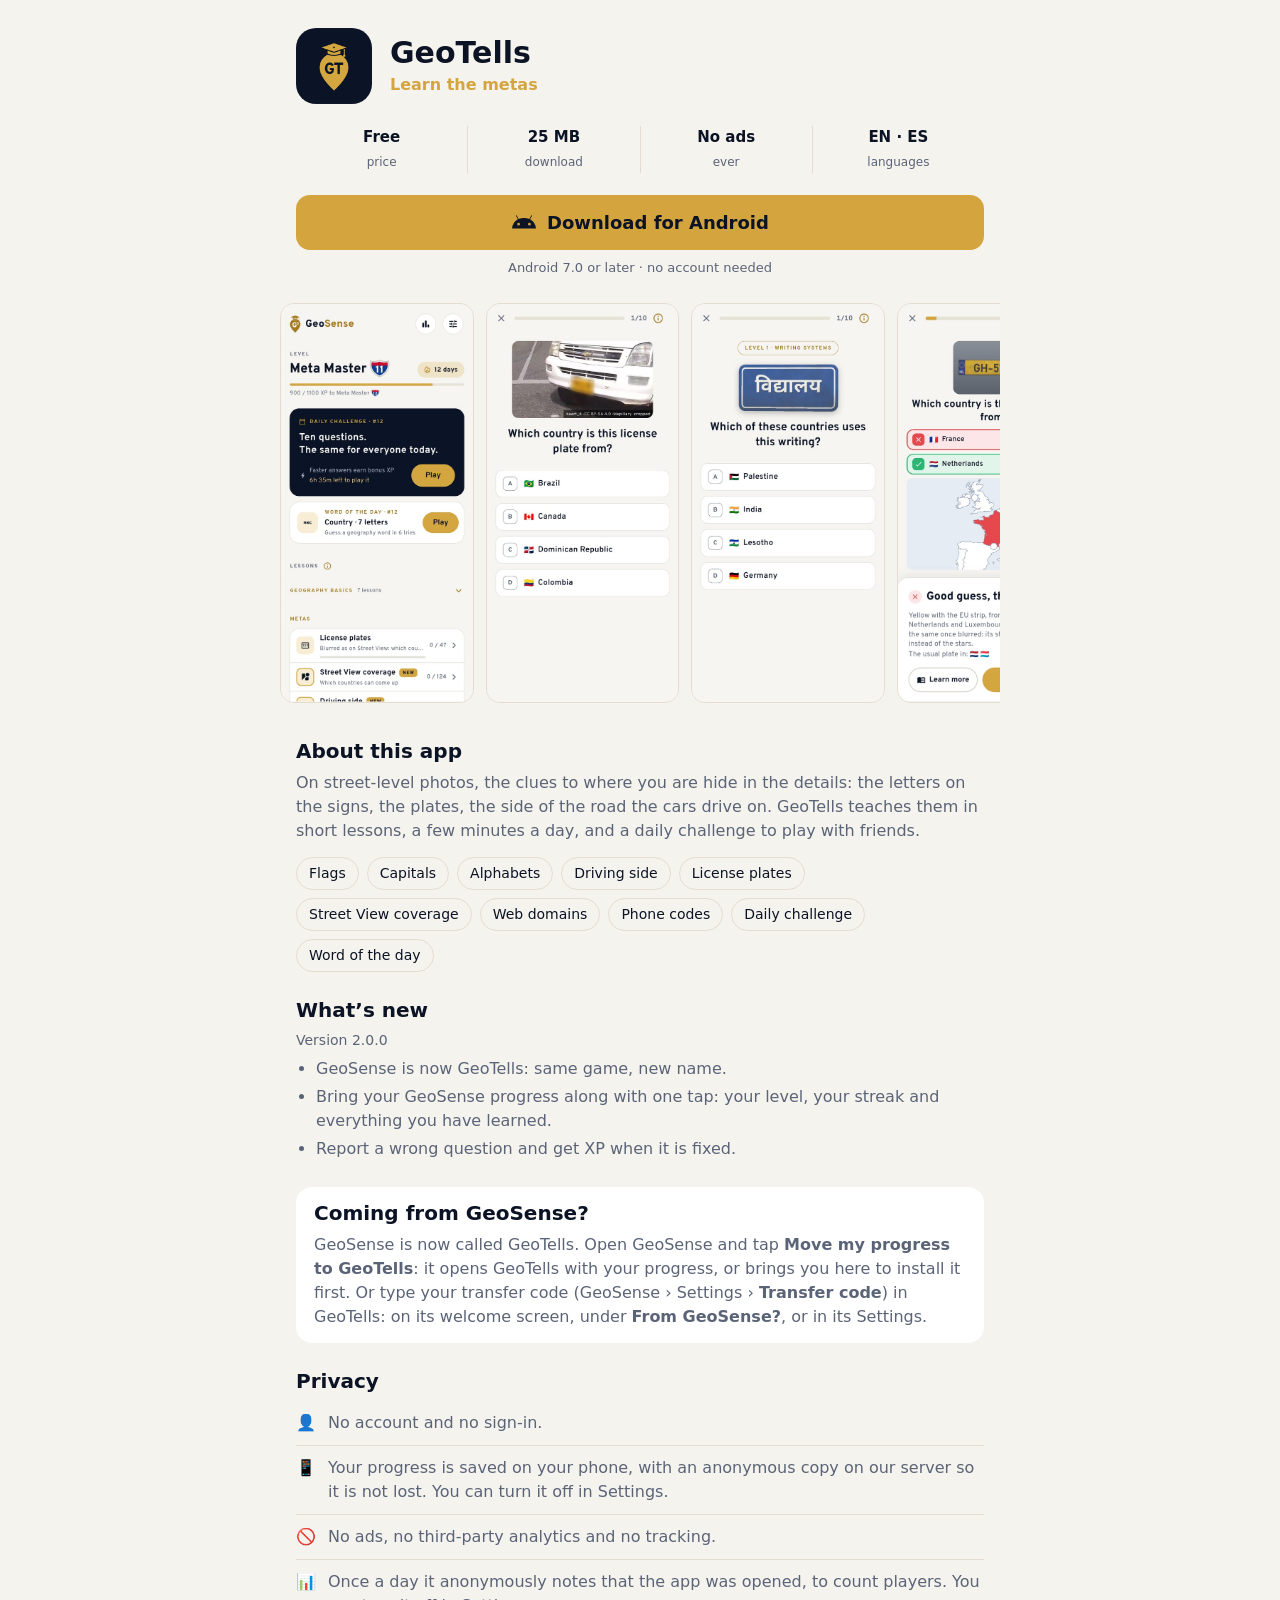
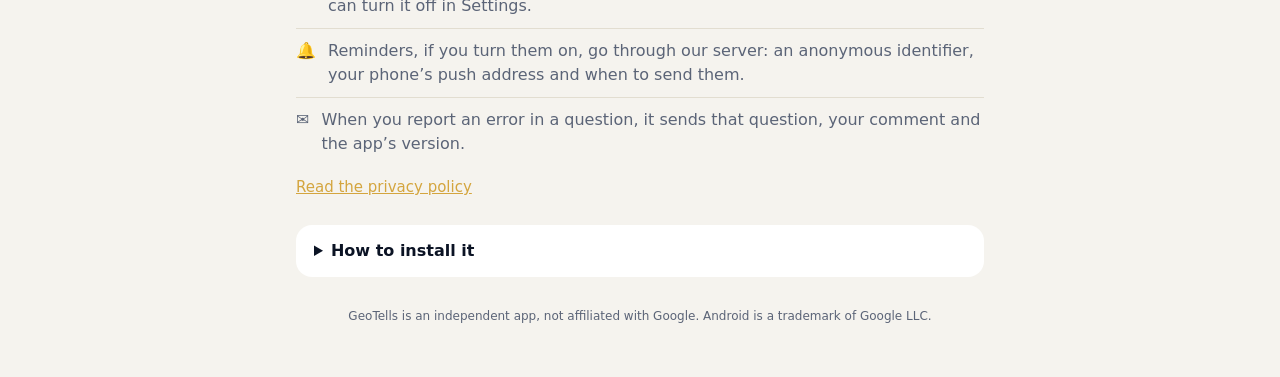
==== index.html @ bc530bc6 "GeoTells website: app page, privacy, shared results, import page, Faro Co-Authored-By: Claude Opus 5" ====
<!doctype html>
<!-- Made by _build.js: edit that, not this. -->
<html lang="en">
<head>
<meta charset="utf-8">
<meta name="viewport" content="width=device-width, initial-scale=1">
<title>GeoTells: Learn the Metas</title>
<meta name="description" content="Learn the metas: flags, road lines, alphabets, driving side... the clues that tell where a photo was taken. A few minutes a day.">
<meta property="og:title" content="GeoTells: Learn the Metas">
<meta property="og:description" content="Learn the clues that tell where a photo was taken, a few minutes a day.">
<!-- Small and square: WhatsApp shows it as a thumbnail beside the text, not a big banner. -->
<meta property="og:image" content="https://geotells.com/share.png">
<meta property="og:image:width" content="192">
<meta property="og:image:height" content="192">
<meta name="theme-color" content="#0b1324">
<link rel="icon" href="icon.png">
<link rel="stylesheet" href="style.css">
</head>
<body>
<main>
  <header class="app">
    <img class="logo" src="icon.png" alt="" width="76" height="76">
    <div>
      <h1>GeoTells</h1>
      <p class="by" data-es="Aprende las metas">Learn the metas</p>
    </div>
  </header>
  <ul class="facts">
    <li><b data-es="Gratis">Free</b><span data-es="precio">price</span></li>
    <li><b id="size">25 MB</b><span data-es="descarga">download</span></li>
    <li><b data-es="Sin anuncios">No ads</b><span data-es="nunca">ever</span></li>
    <li><b>EN · ES</b><span data-es="idiomas">languages</span></li>
  </ul>
  <a class="install" href="https://github.com/geotells/geotells.github.io/releases/latest/download/GeoTells.apk"><svg viewBox="0 0 24 24" aria-hidden="true"><path fill="currentColor" d="M17.6 9.48l1.84-3.18a.38.38 0 0 0-.66-.38l-1.86 3.22A11.5 11.5 0 0 0 12 8.2c-1.74 0-3.38.37-4.92.94L5.22 5.92a.38.38 0 0 0-.66.38L6.4 9.48A10.8 10.8 0 0 0 1 18h22a10.8 10.8 0 0 0-5.4-8.52zM7 15.25a1.25 1.25 0 1 1 0-2.5 1.25 1.25 0 0 1 0 2.5zm10 0a1.25 1.25 0 1 1 0-2.5 1.25 1.25 0 0 1 0 2.5z"/></svg><span data-es="Descargar para Android">Download for Android</span></a>
  <p class="needs" data-es="Android 7.0 o superior · sin crear cuenta">Android 7.0 or later · no account needed</p>

  <!-- store.js picks each image in the page's language; the browser picks
       the light or dark one, as the phone is set. -->
  <div class="shots" id="shots" aria-label="Screenshots">
    <picture><source media="(prefers-color-scheme: light)"><img data-n="1" alt="Home: the daily challenge, the word of the day and the lessons" data-es-alt="Inicio: el reto diario, la palabra del día y las lecciones" width="540" height="1115"></picture>
    <picture><source media="(prefers-color-scheme: light)"><img data-n="2" alt="A real car with its plate blurred: which country is it?" data-es-alt="Un coche real con la matrícula difuminada: ¿de qué país es?" width="540" height="1115"></picture>
    <picture><source media="(prefers-color-scheme: light)"><img data-n="3" alt="Which writing is on the sign?" data-es-alt="¿Qué escritura hay en la señal?" width="540" height="1115" loading="lazy"></picture>
    <picture><source media="(prefers-color-scheme: light)"><img data-n="4" alt="Missed it? The clue explained: yellow plates with the EU strip" data-es-alt="¿Fallaste? La pista explicada: matrículas amarillas con la franja de la UE" width="540" height="1115" loading="lazy"></picture>
    <picture><source media="(prefers-color-scheme: light)"><img data-n="5" alt="Which country’s flag is this?" data-es-alt="¿De qué país es esta bandera?" width="540" height="1115" loading="lazy"></picture>
    <picture><source media="(prefers-color-scheme: light)"><img data-n="6" alt="Find the country on the map" data-es-alt="Encuentra el país en el mapa" width="540" height="1115" loading="lazy"></picture>
    <picture><source media="(prefers-color-scheme: light)"><img data-n="7" alt="Your result, ready to share" data-es-alt="Tu resultado, listo para compartir" width="540" height="1115" loading="lazy"></picture>
  </div>

  <section>
    <h3 data-es="Acerca de esta app">About this app</h3>
    <p data-es="En las fotos a pie de calle, las pistas de dónde estás se esconden en los detalles: las letras de los carteles, las matrículas, el lado por el que circulan los coches. GeoTells te las enseña con lecciones cortas, unos minutos al día, y un reto diario para jugar con amigos.">On street-level photos, the clues to where you are hide in the details: the letters on the signs, the plates, the side of the road the cars drive on. GeoTells teaches them in short lessons, a few minutes a day, and a daily challenge to play with friends.</p>
    <ul class="chips">
      <li data-es="Banderas">Flags</li>
      <li data-es="Capitales">Capitals</li>
      <li data-es="Alfabetos">Alphabets</li>
      <li data-es="Lado de conducción">Driving side</li>
      <li data-es="Matrículas">License plates</li>
      <li data-es="Cobertura de Street View">Street View coverage</li>
      <li data-es="Dominios web">Web domains</li>
      <li data-es="Prefijos">Phone codes</li>
      <li data-es="Reto diario">Daily challenge</li>
      <li data-es="Palabra del día">Word of the day</li>
    </ul>
  </section>

  <section>
    <h3 data-es="Novedades">What’s new</h3>
    <p class="meta" id="release">Version 2.0.0</p>
    <ul class="list">
      <li data-es="GeoSense ahora es GeoTells: el mismo juego, con otro nombre.">GeoSense is now GeoTells: same game, new name.</li>
      <li data-es="Trae tu progreso de GeoSense con un toque: tu nivel, tu racha y todo lo que has aprendido.">Bring your GeoSense progress along with one tap: your level, your streak and everything you have learned.</li>
      <li data-es="Avisa de una pregunta errónea y gana XP cuando se corrija.">Report a wrong question and get XP when it is fixed.</li>
    </ul>
  </section>

  <section class="from" id="geosense">
    <h3 data-es="¿Vienes de GeoSense?">Coming from GeoSense?</h3>
    <p data-es="GeoSense ahora se llama GeoTells. Abre GeoSense y pulsa &lt;b&gt;Pasar mi progreso a GeoTells&lt;/b&gt;: abre GeoTells con tu progreso, o te trae aquí para instalarla antes. También puedes escribir tu código de traspaso (GeoSense › Ajustes › &lt;b&gt;Código de traspaso&lt;/b&gt;) en GeoTells: en su pantalla de bienvenida, en &lt;b&gt;¿Vienes de GeoSense?&lt;/b&gt;, o en sus Ajustes.">GeoSense is now called GeoTells. Open GeoSense and tap <b>Move my progress to GeoTells</b>: it opens GeoTells with your progress, or brings you here to install it first. Or type your transfer code (GeoSense › Settings › <b>Transfer code</b>) in GeoTells: on its welcome screen, under <b>From GeoSense?</b>, or in its Settings.</p>
  </section>

  <section>
    <h3 data-es="Privacidad">Privacy</h3>
    <ul class="privacy">
      <li><span aria-hidden="true">👤</span><span data-es="Sin cuenta y sin registro.">No account and no sign-in.</span></li>
      <li><span aria-hidden="true">📱</span><span data-es="Tu progreso se guarda en tu móvil, con una copia anónima en nuestro servidor para que no se pierda. Puedes desactivarla en Ajustes.">Your progress is saved on your phone, with an anonymous copy on our server so it is not lost. You can turn it off in Settings.</span></li>
      <li><span aria-hidden="true">🚫</span><span data-es="Sin anuncios, sin analíticas de terceros y sin rastreo.">No ads, no third-party analytics and no tracking.</span></li>
      <li><span aria-hidden="true">📊</span><span data-es="Una vez al día anota de forma anónima que se abrió la app, para contar jugadores. Puedes desactivarlo en Ajustes.">Once a day it anonymously notes that the app was opened, to count players. You can turn it off in Settings.</span></li>
      <li><span aria-hidden="true">🔔</span><span data-es="Los recordatorios, si los activas, pasan por nuestro servidor: un identificador anónimo, la dirección push de tu móvil y cuándo enviarlos.">Reminders, if you turn them on, go through our server: an anonymous identifier, your phone’s push address and when to send them.</span></li>
      <li><span aria-hidden="true">✉️</span><span data-es="Si notificas un error en una pregunta, envía esa pregunta, tu comentario y la versión de la app.">When you report an error in a question, it sends that question, your comment and the app’s version.</span></li>
    </ul>
    <p class="more"><a href="privacy" data-es="Lee la política de privacidad">Read the privacy policy</a></p>
  </section>

  <details id="install">
    <summary data-es="Cómo instalarla">How to install it</summary>
    <p class="note" data-es="GeoTells aún no está en Google Play, así que Android hace alguna pregunta más la primera vez. Es segura: acepta.">GeoTells is not on Google Play yet, so Android asks a few extra questions the first time. It is safe: say yes to them.</p>
    <ol>
      <li data-es="Pulsa &lt;b&gt;Descargar para Android&lt;/b&gt;. Si el navegador avisa de que el archivo puede ser dañino, pulsa &lt;b&gt;Descargar de todos modos&lt;/b&gt;.">Tap <b>Download for Android</b>. If the browser warns that the file could be harmful, tap <b>Download anyway</b>.</li>
      <li data-es="Abre &lt;b&gt;GeoTells.apk&lt;/b&gt;: desde el aviso de descarga, o desde la app &lt;b&gt;Archivos&lt;/b&gt;, en Descargas.">Open <b>GeoTells.apk</b>: from the download notification, or from the <b>Files</b> app, in Downloads.</li>
      <li data-es="Si dice que tu móvil no puede instalar apps desconocidas de esta fuente, pulsa &lt;b&gt;Ajustes&lt;/b&gt;, activa &lt;b&gt;Permitir de esta fuente&lt;/b&gt; y vuelve atrás. Así das permiso al navegador (o a la app Archivos) para instalar apps; luego puedes quitarlo.">If it says your phone is not allowed to install unknown apps from this source, tap <b>Settings</b>, turn on <b>Allow from this source</b> and go back. This lets your browser (or the Files app) install apps; you can turn it off afterwards.</li>
      <li data-es="Si alguna protección de seguridad del móvil bloquea la instalación (algunas marcas incluyen un bloqueador automático), desactívala un momento en &lt;b&gt;Ajustes › Seguridad&lt;/b&gt;, instala GeoTells y vuelve a activarla.">If a security feature of your phone blocks the installation (some brands include an automatic blocker), turn it off for a moment in <b>Settings › Security</b>, install GeoTells and turn it back on.</li>
      <li data-es="Si &lt;b&gt;Google Play Protect&lt;/b&gt; dice que no conoce la app, pulsa &lt;b&gt;Más detalles&lt;/b&gt; y luego &lt;b&gt;Instalar de todos modos&lt;/b&gt;.">If <b>Google Play Protect</b> says it does not know the app, tap <b>More details</b> and then <b>Install anyway</b>.</li>
      <li data-es="Pulsa &lt;b&gt;Instalar&lt;/b&gt; y luego &lt;b&gt;Abrir&lt;/b&gt;. Para actualizarla más adelante, vuelve a descargarla desde aquí e instálala encima: no pierdes tu progreso.">Tap <b>Install</b>, then <b>Open</b>. To update it later, download it again from here and install it over the old one: your progress stays.</li>
    </ol>
  </details>

  <p class="legal" data-es="GeoTells es una app independiente, sin relación con Google. Android es una marca de Google LLC.">GeoTells is an independent app, not affiliated with Google. Android is a trademark of Google LLC.</p>
</main>
<script src="lang.js"></script>
<script src="store.js"></script>
</body>
</html>
---- style.css ----
:root {
  --bg: #0b1324;
  --card: #131f38;
  --line: #24314f;
  --text: #f5f1e8;
  --muted: #a9b2c6;
  --gold: #d4a53e;
  --ink: #0b1324;
}
@media (prefers-color-scheme: light) {
  :root { --bg: #f5f3ee; --card: #ffffff; --line: #e2ddd0; --text: #0b1324; --muted: #5b6477; }
}
* { box-sizing: border-box; }
body {
  margin: 0;
  min-height: 100vh;
  background: var(--bg);
  color: var(--text);
  font: 16px/1.5 system-ui, -apple-system, "Segoe UI", Roboto, sans-serif;
}
main {
  max-width: 720px;
  margin: 0 auto;
  padding: 28px 16px 40px;
}
h1, h2, h3 { line-height: 1.2; }

/* A daily challenge link: the invitation above the app. */
.invite {
  background: var(--card);
  border: 1px solid var(--gold);
  border-radius: 18px;
  padding: 18px 20px;
  margin-bottom: 26px;
}
.invite h2 { margin: 6px 0 4px; font-size: 24px; }
.invite p:last-child { margin: 0; color: var(--muted); }
.eyebrow {
  margin: 0;
  color: var(--gold);
  font-weight: 800;
  letter-spacing: 0.14em;
  text-transform: uppercase;
  font-size: 13px;
}

/* Icon, name and tagline, as app pages usually start. */
.app { display: flex; align-items: center; gap: 18px; }
.logo { border-radius: 20px; flex: none; }
.app h1 { margin: 0; font-size: 30px; }
.by { margin: 2px 0 0; color: var(--gold); font-weight: 700; }

/* Price, size, ads, languages: one row, each with a small caption. */
.facts {
  display: flex;
  list-style: none;
  padding: 0;
  margin: 22px 0;
}
.facts li {
  flex: 1;
  text-align: center;
  padding: 0 6px;
  border-left: 1px solid var(--line);
}
.facts li:first-child { border-left: 0; }
.facts b { display: block; font-size: 15px; white-space: nowrap; }
.facts span { color: var(--muted); font-size: 12px; }

.install {
  display: flex;
  align-items: center;
  justify-content: center;
  gap: 10px;
  padding: 14px;
  border-radius: 14px;
  background: var(--gold);
  color: var(--ink);
  font-weight: 800;
  font-size: 18px;
  text-decoration: none;
}
.install svg { width: 26px; height: 26px; }
.needs { margin: 8px 0 0; text-align: center; color: var(--muted); font-size: 13px; }

/* Screenshots side by side, swiped through. */
.shots {
  display: flex;
  gap: 12px;
  overflow-x: auto;
  scroll-snap-type: x mandatory;
  margin: 26px -16px 8px;
  padding: 0 16px 10px;
  scrollbar-width: thin;
}
.shots picture { flex: none; display: block; scroll-snap-align: start; }
.shots img {
  display: block;
  height: 400px;
  width: auto;
  aspect-ratio: 540 / 1115;
  border-radius: 14px;
  border: 1px solid var(--line);
  background: var(--card);
}

section { margin-top: 26px; }
section h3 { margin: 0 0 8px; font-size: 20px; }
section p { margin: 0; color: var(--muted); }
.meta { font-size: 14px; margin-bottom: 6px !important; }
.chips { display: flex; flex-wrap: wrap; gap: 8px; list-style: none; padding: 0; margin: 14px 0 0; }
.chips li {
  border: 1px solid var(--line);
  border-radius: 999px;
  padding: 5px 12px;
  font-size: 14px;
}
.list { color: var(--muted); padding-left: 20px; margin: 0; }
.list li { margin-bottom: 4px; }
.privacy { list-style: none; padding: 0; margin: 0; }
.privacy li {
  display: flex;
  gap: 12px;
  align-items: baseline;
  padding: 10px 0;
  border-bottom: 1px solid var(--line);
  color: var(--muted);
}
.privacy li:last-child { border-bottom: 0; }

details {
  margin-top: 26px;
  background: var(--card);
  border-radius: 16px;
  padding: 14px 18px;
}
summary { cursor: pointer; font-weight: 700; }
.note { color: var(--muted); font-size: 15px; margin: 10px 0 0; }
ol { color: var(--muted); padding-left: 20px; margin: 10px 0 4px; }
ol li { margin-bottom: 6px; }
ol b { color: var(--text); }

.legal { margin-top: 30px; text-align: center; color: var(--muted); font-size: 12px; }

.more { margin-top: 10px !important; font-size: 15px; }
a { color: var(--gold); }

/* The privacy policy: plain reading, the same look as the app's page. */
.policy h1 { margin: 14px 0 4px; font-size: 30px; }
.policy > .meta { color: var(--muted); }
.policy section p { margin-bottom: 10px; }
.policy .list { margin-bottom: 10px; }
.back { text-decoration: none; font-weight: 700; }

/* The import page: GeoSense's players, with their transfer code. */
.import .invite { margin: 24px 0 0; }
.import h1 { font-size: 26px; }
.code {
  display: flex;
  align-items: center;
  gap: 12px;
  background: var(--card);
  border: 1px solid var(--line);
  border-radius: 14px;
  padding: 12px 12px 12px 18px;
}
.code output {
  flex: 1;
  min-width: 0;
  font: 800 24px/1.2 ui-monospace, "SF Mono", Menlo, Consolas, monospace;
  letter-spacing: 0.06em;
  overflow-wrap: anywhere;
  user-select: all;
}
.copy {
  flex: none;
  border: 0;
  border-radius: 10px;
  padding: 10px 16px;
  background: var(--gold);
  color: var(--ink);
  font: 800 15px system-ui, sans-serif;
  cursor: pointer;
}
.steps { padding-left: 22px; margin: 26px 0 0; color: var(--muted); }
.steps > li { margin-bottom: 22px; }
.steps > li > b { display: block; margin-bottom: 10px; color: var(--text); font-size: 17px; }
.install.secondary { background: transparent; color: var(--gold); border: 2px solid var(--gold); }
.from { background: var(--card); border-radius: 16px; padding: 14px 18px; }
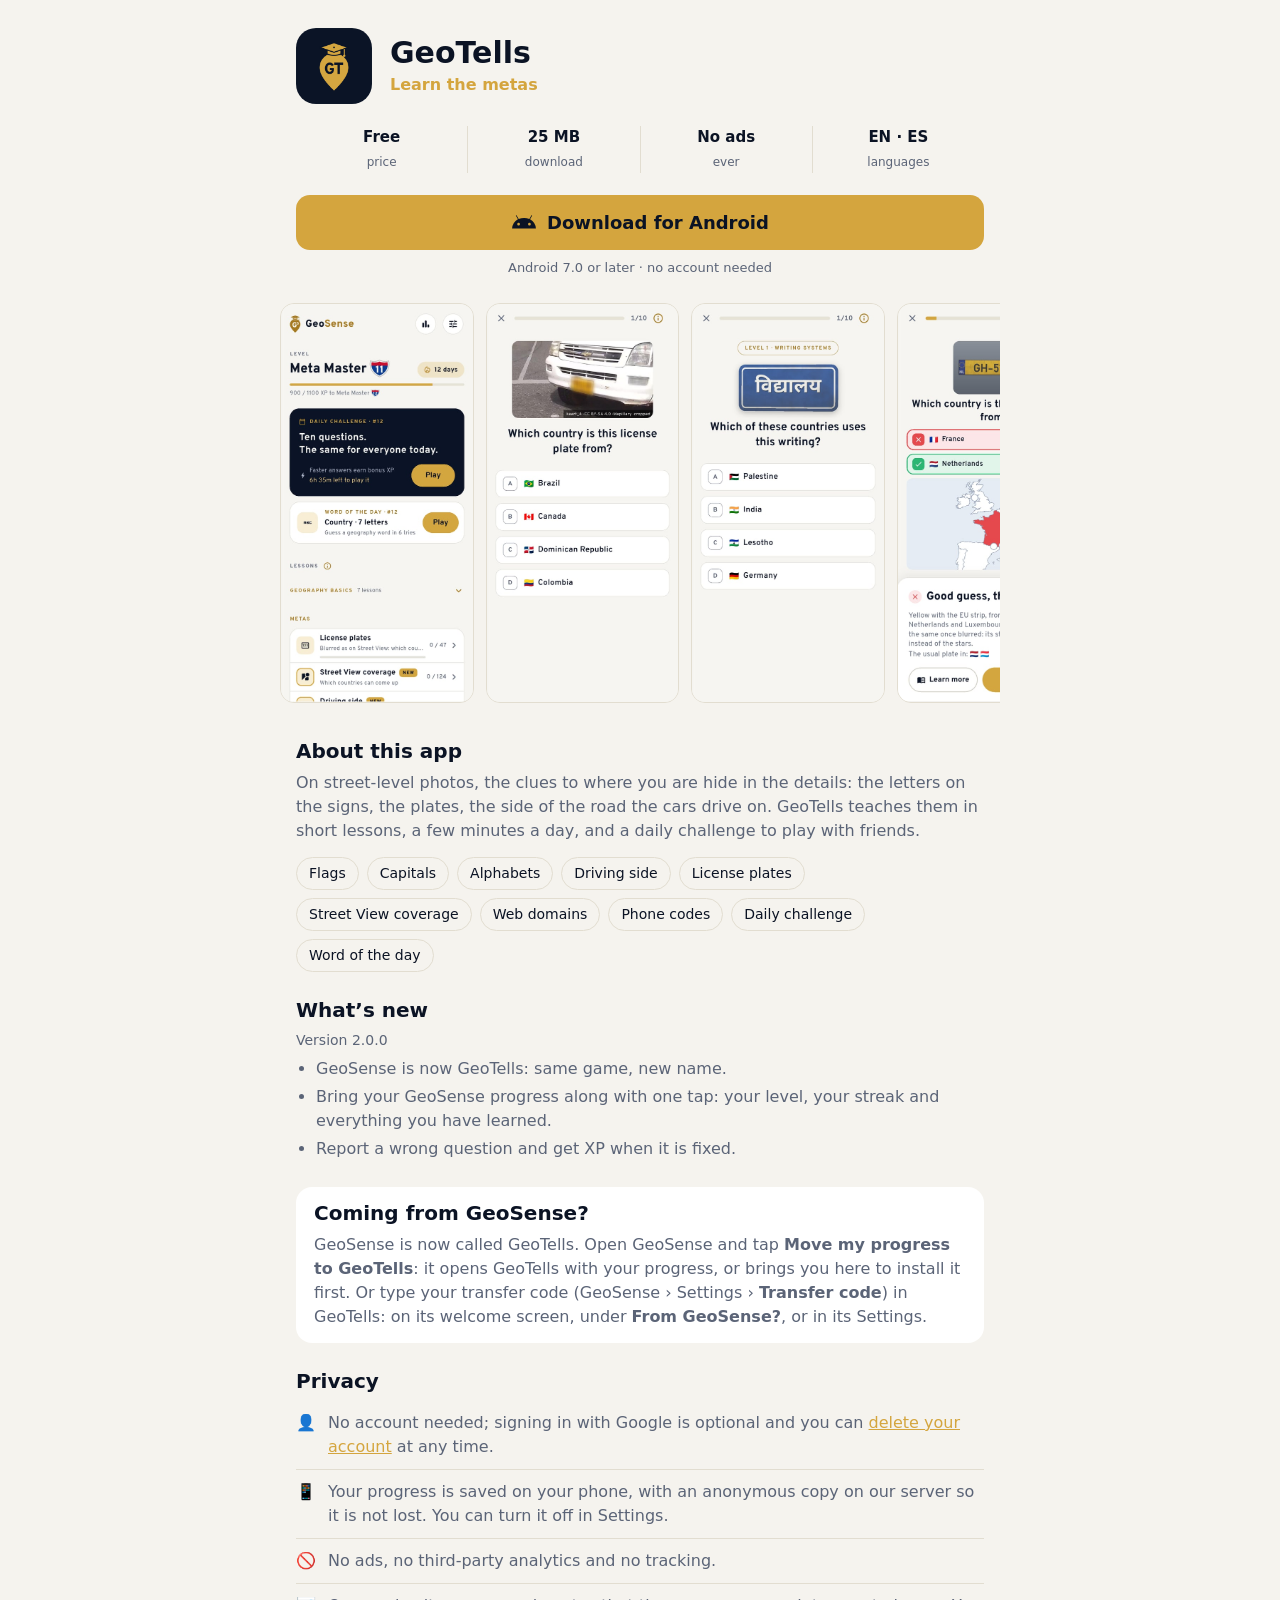
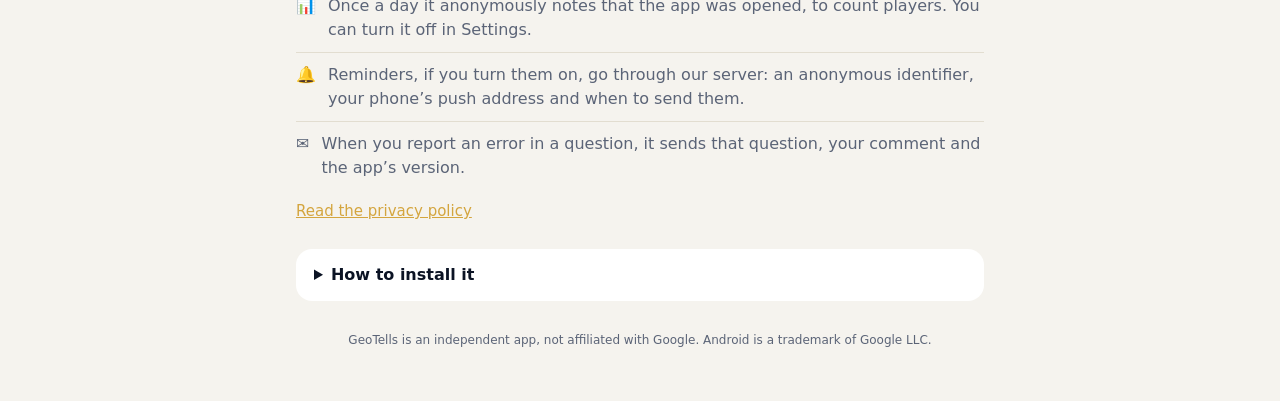
==== commit 0bcc92c4: "Delete your account (delete-account): the page Google Play asks for. In the app (Settings → Your pro" ====
--- a/index.html
+++ b/index.html
@@ -81,7 +81,7 @@
   <section>
     <h3 data-es="Privacidad">Privacy</h3>
     <ul class="privacy">
-      <li><span aria-hidden="true">👤</span><span data-es="Sin cuenta y sin registro.">No account and no sign-in.</span></li>
+      <li><span aria-hidden="true">👤</span><span data-es="No hace falta cuenta; entrar con Google es opcional y puedes &lt;a href=&quot;delete-account&quot;&gt;borrar tu cuenta&lt;/a&gt; cuando quieras.">No account needed; signing in with Google is optional and you can <a href="delete-account">delete your account</a> at any time.</span></li>
       <li><span aria-hidden="true">📱</span><span data-es="Tu progreso se guarda en tu móvil, con una copia anónima en nuestro servidor para que no se pierda. Puedes desactivarla en Ajustes.">Your progress is saved on your phone, with an anonymous copy on our server so it is not lost. You can turn it off in Settings.</span></li>
       <li><span aria-hidden="true">🚫</span><span data-es="Sin anuncios, sin analíticas de terceros y sin rastreo.">No ads, no third-party analytics and no tracking.</span></li>
       <li><span aria-hidden="true">📊</span><span data-es="Una vez al día anota de forma anónima que se abrió la app, para contar jugadores. Puedes desactivarlo en Ajustes.">Once a day it anonymously notes that the app was opened, to count players. You can turn it off in Settings.</span></li>
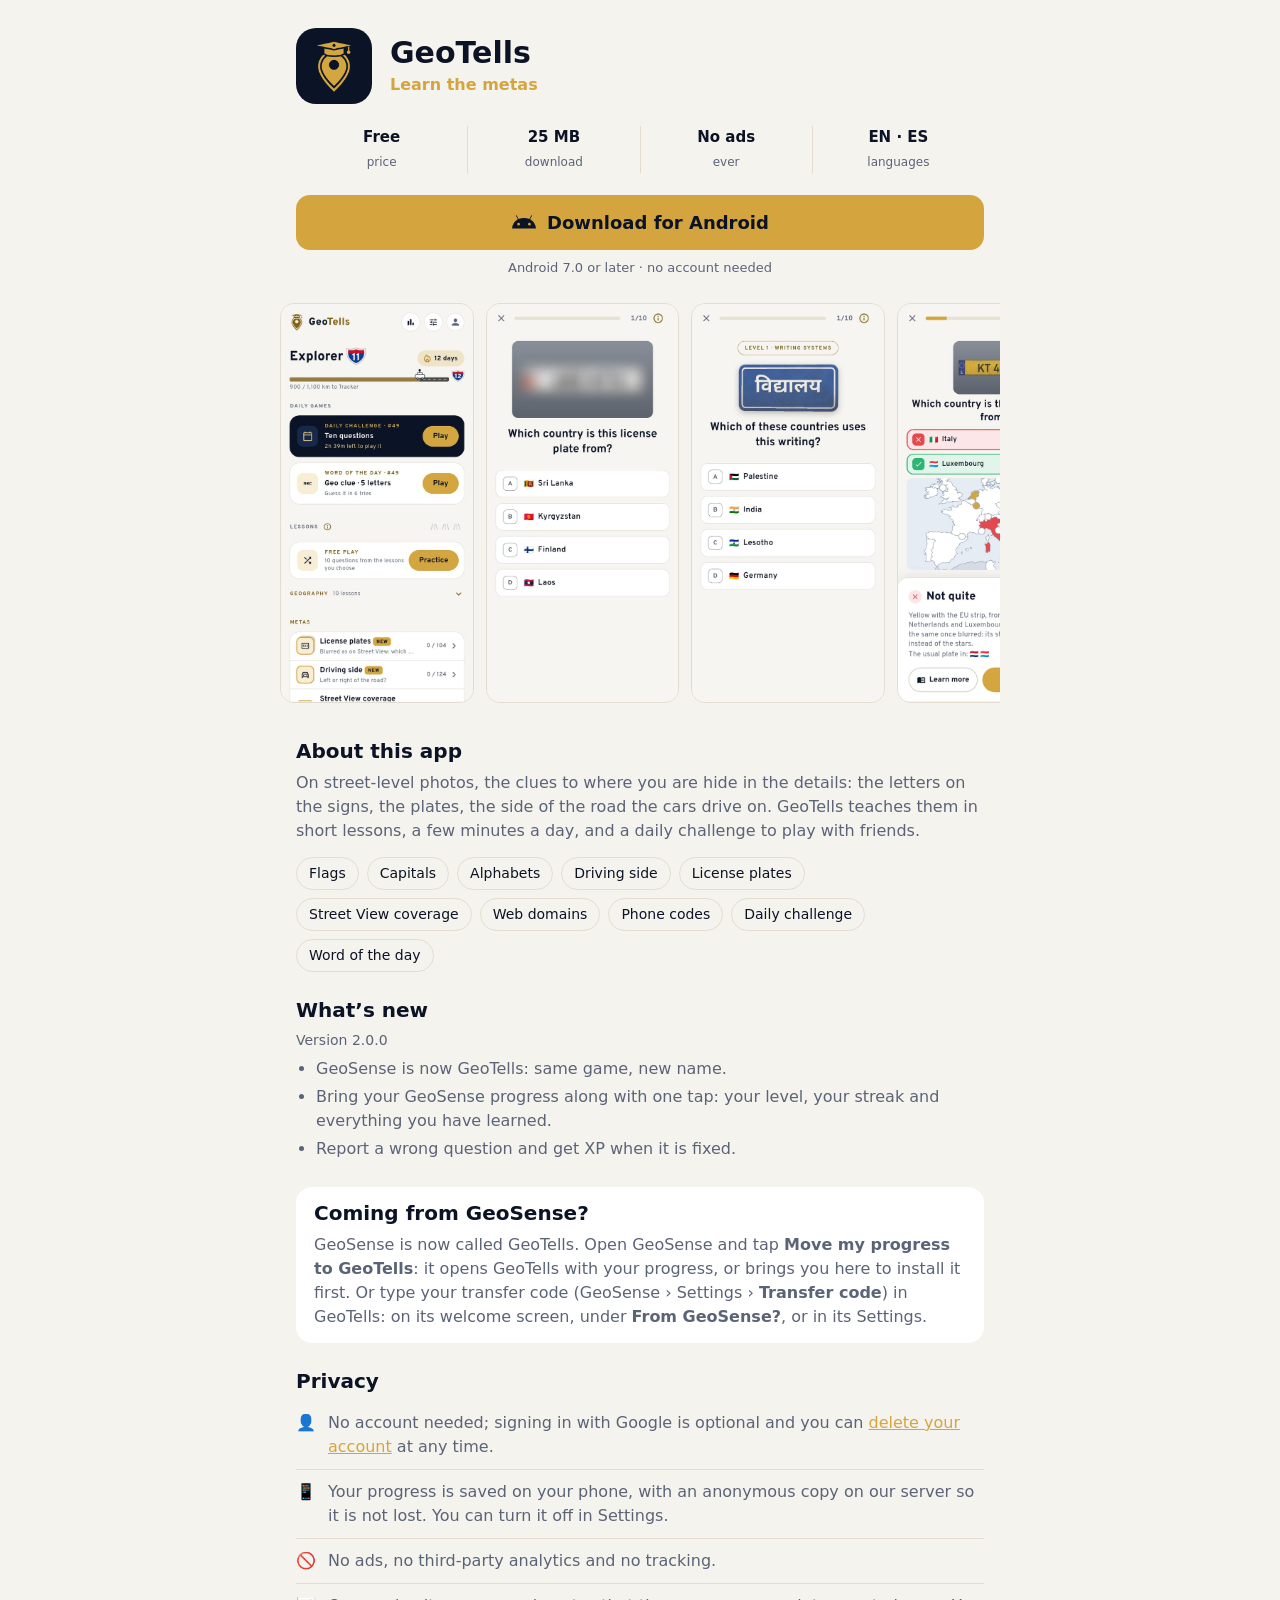
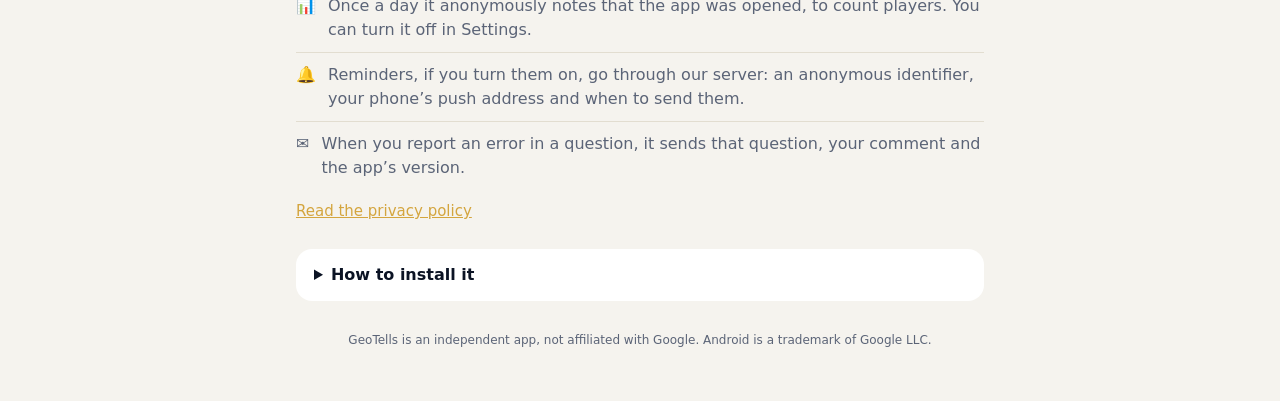
==== commit 5735026a: "New screenshots of the app as it is now: GeoTells with its new logo, km instead of XP, the daily gam" ====
--- a/index.html
+++ b/index.html
@@ -38,7 +38,7 @@
        the light or dark one, as the phone is set. -->
   <div class="shots" id="shots" aria-label="Screenshots">
     <picture><source media="(prefers-color-scheme: light)"><img data-n="1" alt="Home: the daily challenge, the word of the day and the lessons" data-es-alt="Inicio: el reto diario, la palabra del día y las lecciones" width="540" height="1115"></picture>
-    <picture><source media="(prefers-color-scheme: light)"><img data-n="2" alt="A real car with its plate blurred: which country is it?" data-es-alt="Un coche real con la matrícula difuminada: ¿de qué país es?" width="540" height="1115"></picture>
+    <picture><source media="(prefers-color-scheme: light)"><img data-n="2" alt="A blurred plate, as you see it in the game: which country is it?" data-es-alt="Una matrícula difuminada, como la verás en el juego: ¿de qué país es?" width="540" height="1115"></picture>
     <picture><source media="(prefers-color-scheme: light)"><img data-n="3" alt="Which writing is on the sign?" data-es-alt="¿Qué escritura hay en la señal?" width="540" height="1115" loading="lazy"></picture>
     <picture><source media="(prefers-color-scheme: light)"><img data-n="4" alt="Missed it? The clue explained: yellow plates with the EU strip" data-es-alt="¿Fallaste? La pista explicada: matrículas amarillas con la franja de la UE" width="540" height="1115" loading="lazy"></picture>
     <picture><source media="(prefers-color-scheme: light)"><img data-n="5" alt="Which country’s flag is this?" data-es-alt="¿De qué país es esta bandera?" width="540" height="1115" loading="lazy"></picture>
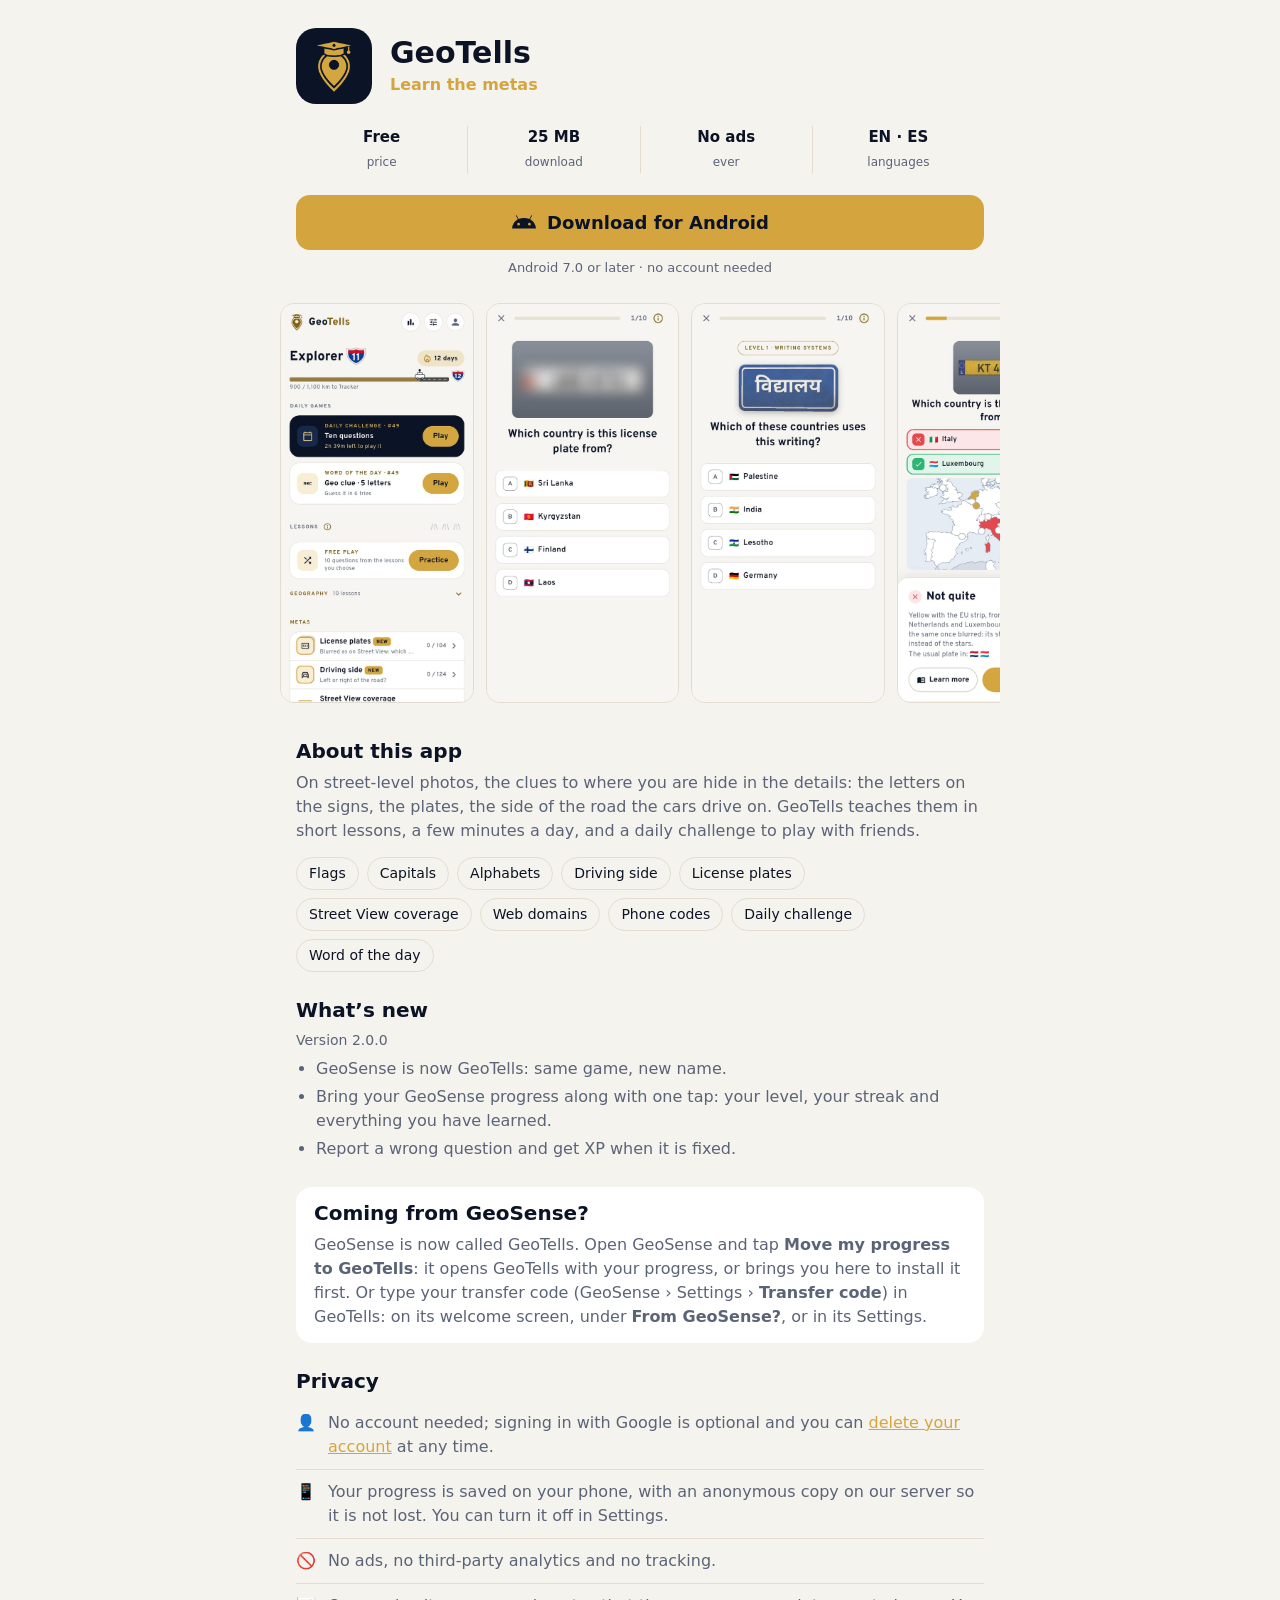
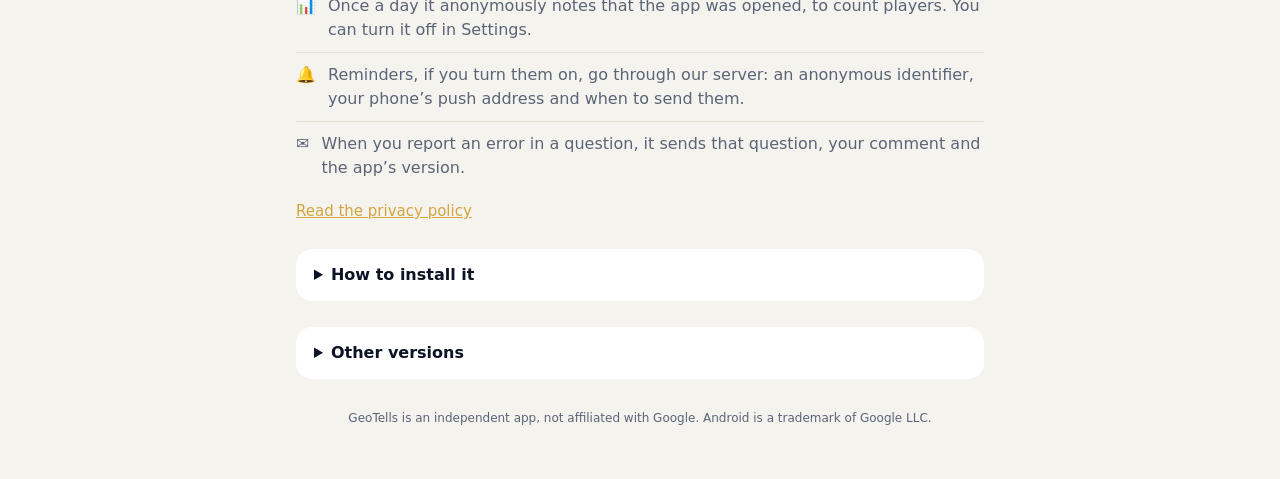
==== commit 15d2cc8d: "Other versions: the 32-bit APK (GeoTells-32bit.apk, from 2.6.1) for old phones and tablets, at the f" ====
--- a/index.html
+++ b/index.html
@@ -104,6 +104,12 @@
     </ol>
   </details>
 
+  <details id="other-versions">
+    <summary data-es="Otras versiones">Other versions</summary>
+    <p data-es="Para móviles y tabletas antiguos con procesador de 32 bits: si GeoTells dice que no es compatible, o se instala pero se cierra nada más abrirla, esta es la tuya. Se instala igual.">For older phones and tablets with a 32-bit processor: if GeoTells says it is not compatible, or it installs but closes as soon as you open it, this is the one for you. Install it the same way.</p>
+    <p class="more"><a class="install secondary" href="https://github.com/geotells/geotells.github.io/releases/latest/download/GeoTells-32bit.apk"><span data-es="Descargar versión 32 bits">Download 32-bit version</span></a></p>
+  </details>
+
   <p class="legal" data-es="GeoTells es una app independiente, sin relación con Google. Android es una marca de Google LLC.">GeoTells is an independent app, not affiliated with Google. Android is a trademark of Google LLC.</p>
 </main>
 <script src="lang.js"></script>
